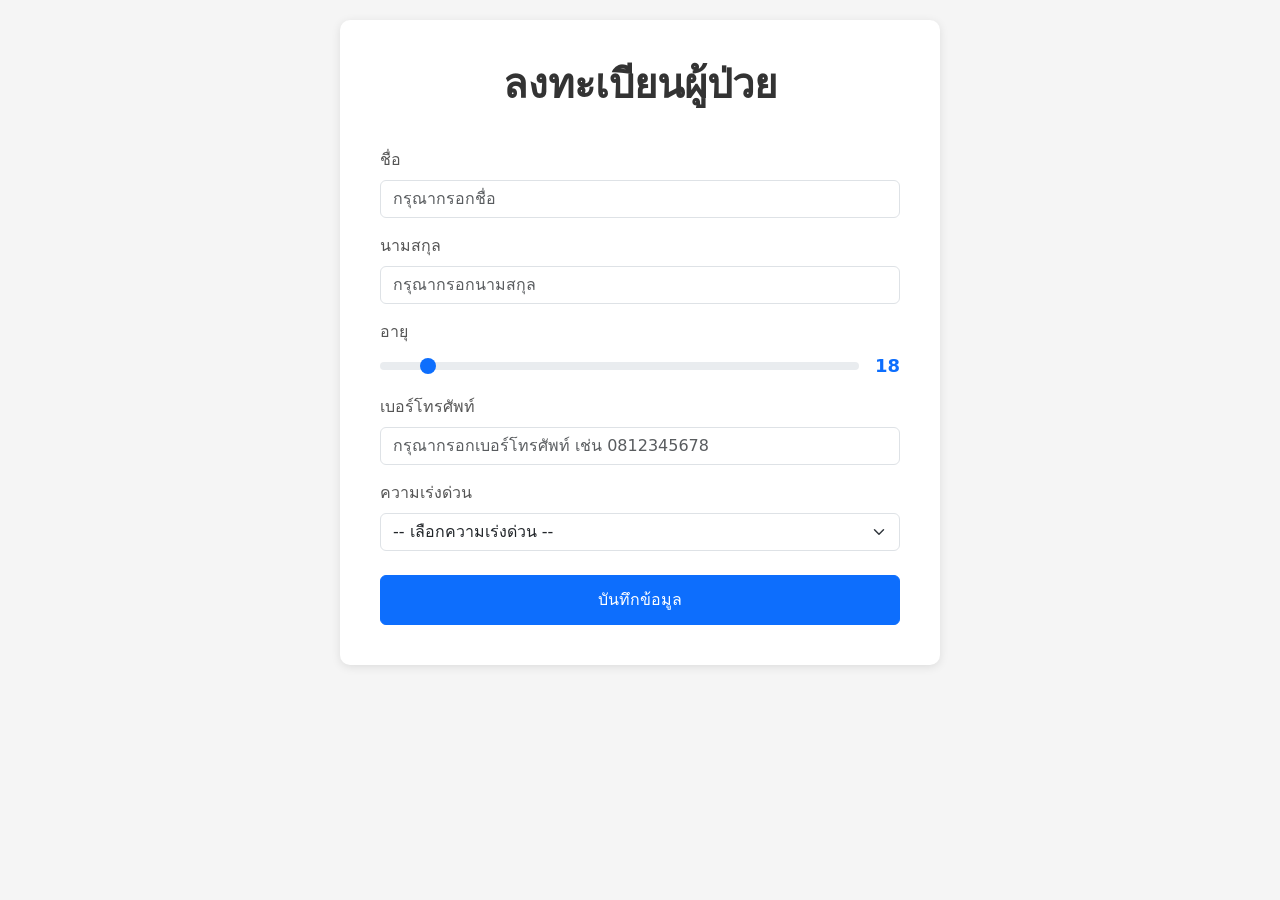
==== sampleform.html @ 5b18f163 "init project" ====
<!doctype html>
<html lang="th">
  <head>
    <meta charset="UTF-8" />
    <meta name="viewport" content="width=device-width, initial-scale=1.0" />
    <title>ลงทะเบียนผู้ป่วย</title>
    <!-- Bootstrap CSS (latest v5) -->
    <link
      href="https://cdn.jsdelivr.net/npm/bootstrap@5.3.2/dist/css/bootstrap.min.css"
      rel="stylesheet"
    />
    <style>
      body {
        background-color: #f5f5f5;
        padding: 20px 0;
      }
      .form-container {
        background-color: white;
        border-radius: 10px;
        box-shadow: 0 2px 10px rgba(0, 0, 0, 0.1);
        padding: 40px;
        max-width: 600px;
        margin: 0 auto;
      }
      .form-title {
        text-align: center;
        margin-bottom: 40px;
        color: #333;
        font-weight: bold;
      }
      .form-label {
        font-weight: 500;
        margin-bottom: 8px;
        color: #555;
      }
      .form-control:focus {
        border-color: #0d6efd;
        box-shadow: 0 0 0 0.2rem rgba(13, 110, 253, 0.25);
      }
      .range-value {
        font-size: 18px;
        font-weight: bold;
        color: #0d6efd;
      }
      .btn-submit {
        width: 100%;
        padding: 12px;
        font-size: 16px;
        font-weight: 500;
      }
      .invalid-feedback {
        display: none;
        color: #dc3545;
        font-size: 0.875rem;
        margin-top: 0.25rem;
      }
      .form-control.is-invalid ~ .invalid-feedback,
      .form-select.is-invalid ~ .invalid-feedback {
        display: block;
      }
      #phoneInvalid {
        display: none !important;
      }
    </style>
  </head>
  <body>
    <div class="form-container">
      <h1 class="form-title">ลงทะเบียนผู้ป่วย</h1>

      <form id="patientForm" class="needs-validation" novalidate>
        <!-- ชื่อ -->
        <div class="mb-3">
          <label for="firstName" class="form-label">ชื่อ</label>
          <input
            type="text"
            class="form-control"
            id="firstName"
            placeholder="กรุณากรอกชื่อ"
            required
          />
          <div class="invalid-feedback">⚠️ กรุณากรอกชื่อ</div>
        </div>

        <!-- นามสกุล -->
        <div class="mb-3">
          <label for="lastName" class="form-label">นามสกุล</label>
          <input
            type="text"
            class="form-control"
            id="lastName"
            placeholder="กรุณากรอกนามสกุล"
            required
          />
          <div class="invalid-feedback">⚠️ กรุณากรอกนามสกุล</div>
        </div>

        <!-- อายุ -->
        <div class="mb-3">
          <label for="age" class="form-label">อายุ</label>
          <div class="d-flex align-items-center gap-3">
            <input
              type="range"
              class="form-range"
              id="age"
              min="1"
              max="200"
              value="18"
              style="flex: 1"
            />
            <span class="range-value" id="ageDisplay">18</span>
          </div>
        </div>

        <!-- เบอร์โทรศัพท์ -->
        <div class="mb-3">
          <label for="phone" class="form-label">เบอร์โทรศัพท์</label>
          <input
            type="text"
            class="form-control"
            id="phone"
            placeholder="กรุณากรอกเบอร์โทรศัพท์ เช่น 0812345678"
            required
          />
          <div class="invalid-feedback" id="phoneRequired">
            ⚠️ กรุณากรอกเบอร์โทรศัพท์
          </div>
          <div class="invalid-feedback" id="phoneInvalid" style="display: none">
            ⚠️ เบอร์โทรศัพท์ต้องเริ่มต้นด้วย 0 และมีความยาวไม่เกิน 10 ตัวอักษร
          </div>
        </div>

        <!-- ความเร่งด่วน -->
        <div class="mb-4">
          <label for="urgency" class="form-label">ความเร่งด่วน</label>
          <select class="form-select" id="urgency" required>
            <option value="">-- เลือกความเร่งด่วน --</option>
            <option value="normal">ปกติ</option>
            <option value="urgent">เร่งด่วน</option>
            <option value="emergency">ฉุกเฉิน</option>
          </select>
          <div class="invalid-feedback">⚠️ กรุณาเลือกความเร่งด่วน</div>
        </div>

        <!-- ปุ่มบันทึก -->
        <button type="submit" class="btn btn-primary btn-submit">
          บันทึกข้อมูล
        </button>
      </form>
    </div>

    <!-- Bootstrap JS bundle (includes Popper) -->
    <script src="https://cdn.jsdelivr.net/npm/bootstrap@5.3.2/dist/js/bootstrap.bundle.min.js"></script>

    <script>
      // อัปเดต display ของ range slider
      const ageInput = document.getElementById("age");
      const ageDisplay = document.getElementById("ageDisplay");

      ageInput.addEventListener("input", function () {
        ageDisplay.textContent = this.value;
      });

      // Validation สำหรับเบอร์โทรศัพท์
      const phoneInput = document.getElementById("phone");
      const phoneInvalid = document.getElementById("phoneInvalid");

      phoneInput.addEventListener("input", function () {
        // ตัดอักขระที่ไม่ใช่ตัวเลข
        this.value = this.value.replace(/[^0-9]/g, "");

        // จำกัดความยาวไม่เกิน 10 ตัวอักษร
        if (this.value.length > 10) {
          this.value = this.value.slice(0, 10);
        }

        // ลบ is-invalid class เมื่อ user แก้ไข
        if (this.value) {
          this.classList.remove("is-invalid");
          phoneInvalid.style.display = "none";
        }
      });

      // การจัดการการส่ง Form
      const patientForm = document.getElementById("patientForm");
      const firstNameInput = document.getElementById("firstName");
      const lastNameInput = document.getElementById("lastName");
      const urgencySelect = document.getElementById("urgency");

      // ลบ is-invalid class เมื่อ user แก้ไข
      [firstNameInput, lastNameInput, urgencySelect].forEach((field) => {
        field.addEventListener("change", function () {
          this.classList.remove("is-invalid");
        });
      });

      patientForm.addEventListener("submit", function (e) {
        e.preventDefault();
        e.stopPropagation();

        // ตรวจสอบ validity ของทุก field
        let isValid = patientForm.checkValidity() === false;

        // ตรวจสอบเบอร์โทรศัพท์แยกต่างหาก
        const phone = phoneInput.value;
        // ต้องเริ่มต้นด้วย 0 และมีความยาวไม่เกิน 10 ตัวอักษร (0 + 0-9 ตัวเลข)
        const isPhoneValid = /^0\d{0,9}$/.test(phone);

        if (phone && !isPhoneValid) {
          phoneInput.classList.add("is-invalid");
          phoneInvalid.style.display = "block";
          isValid = true;
        } else {
          phoneInput.classList.remove("is-invalid");
          phoneInvalid.style.display = "none";
        }

        // เพิ่ม class is-invalid ให้ field ที่ fail validation
        const inputs = patientForm.querySelectorAll(
          ".form-control, .form-select",
        );
        inputs.forEach((input) => {
          if (!input.checkValidity()) {
            input.classList.add("is-invalid");
          } else {
            input.classList.remove("is-invalid");
          }
        });

        if (isValid) {
          return;
        }

        // แสดงข้อมูลที่บันทึก
        const formData = {
          ชื่อ: document.getElementById("firstName").value,
          นามสกุล: document.getElementById("lastName").value,
          อายุ: document.getElementById("age").value,
          เบอร์โทรศัพท์: phoneInput.value,
          ความเร่งด่วน: document.getElementById("urgency").value,
        };

        console.log("ข้อมูลผู้ป่วย:", formData);
        alert(
          "✅ บันทึกข้อมูลเรียบร้อย\n\n" +
            `ชื่อ: ${formData["ชื่อ"]}\n` +
            `นามสกุล: ${formData["นามสกุล"]}\n` +
            `อายุ: ${formData["อายุ"]} ปี\n` +
            `เบอร์โทรศัพท์: ${formData["เบอร์โทรศัพท์"]}\n` +
            `ความเร่งด่วน: ${formData["ความเร่งด่วน"]}`,
        );

        // สามารถส่งไปยัง server หรือทำการอื่นๆต่อได้
        // this.submit();
      });
    </script>
  </body>
</html>
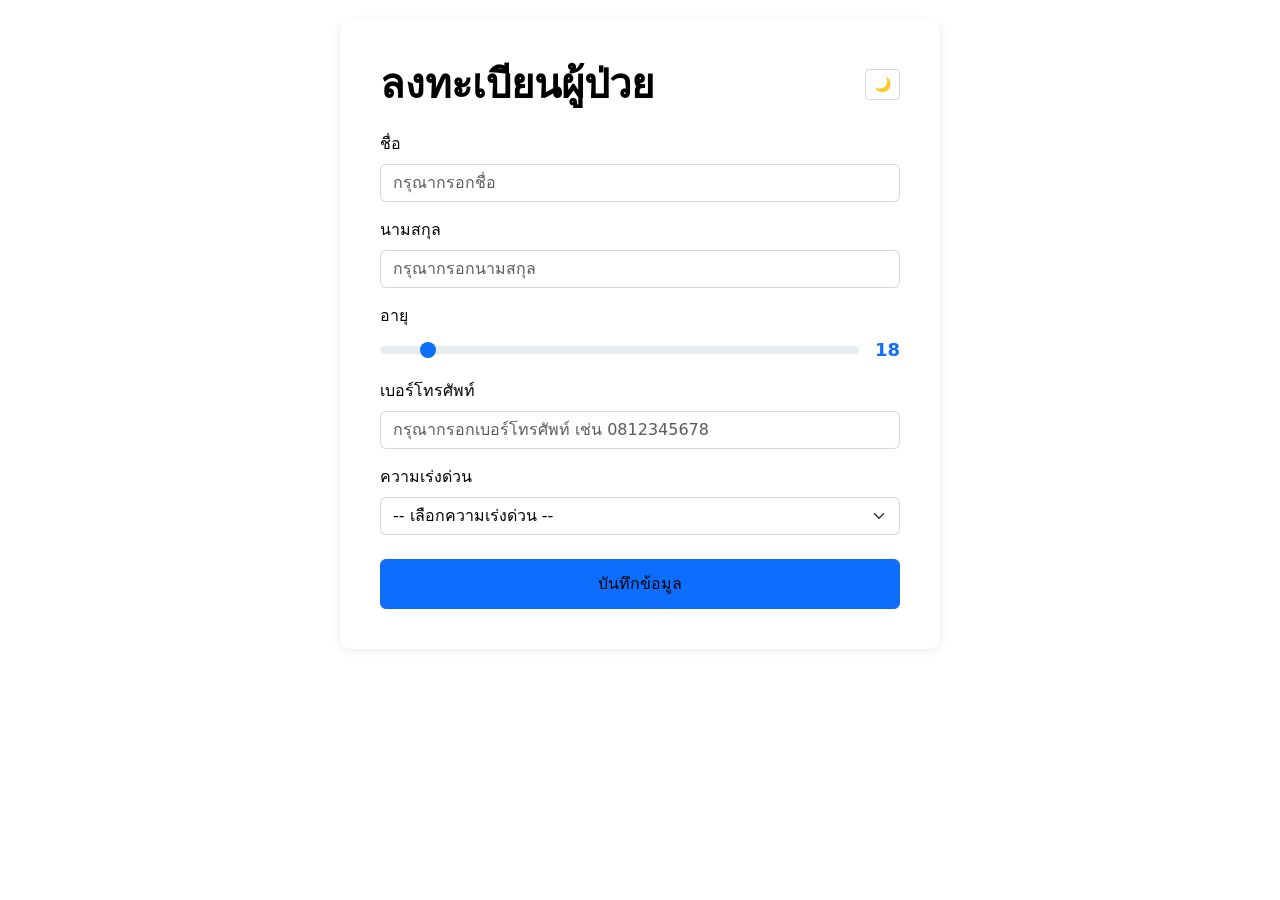
==== commit c19cea86: "test ai agent" ====
--- a/sampleform.html
+++ b/sampleform.html
@@ -9,63 +9,25 @@
       href="https://cdn.jsdelivr.net/npm/bootstrap@5.3.2/dist/css/bootstrap.min.css"
       rel="stylesheet"
     />
-    <style>
-      body {
-        background-color: #f5f5f5;
-        padding: 20px 0;
-      }
-      .form-container {
-        background-color: white;
-        border-radius: 10px;
-        box-shadow: 0 2px 10px rgba(0, 0, 0, 0.1);
-        padding: 40px;
-        max-width: 600px;
-        margin: 0 auto;
-      }
-      .form-title {
-        text-align: center;
-        margin-bottom: 40px;
-        color: #333;
-        font-weight: bold;
-      }
-      .form-label {
-        font-weight: 500;
-        margin-bottom: 8px;
-        color: #555;
-      }
-      .form-control:focus {
-        border-color: #0d6efd;
-        box-shadow: 0 0 0 0.2rem rgba(13, 110, 253, 0.25);
-      }
-      .range-value {
-        font-size: 18px;
-        font-weight: bold;
-        color: #0d6efd;
-      }
-      .btn-submit {
-        width: 100%;
-        padding: 12px;
-        font-size: 16px;
-        font-weight: 500;
-      }
-      .invalid-feedback {
-        display: none;
-        color: #dc3545;
-        font-size: 0.875rem;
-        margin-top: 0.25rem;
-      }
-      .form-control.is-invalid ~ .invalid-feedback,
-      .form-select.is-invalid ~ .invalid-feedback {
-        display: block;
-      }
-      #phoneInvalid {
-        display: none !important;
-      }
-    </style>
+    <link rel="stylesheet" href="theme.css" />
+    <link rel="stylesheet" href="./styles/sample-form.css" />
   </head>
   <body>
     <div class="form-container">
-      <h1 class="form-title">ลงทะเบียนผู้ป่วย</h1>
+      <div
+        class="form-header d-flex justify-content-between align-items-center mb-4"
+      >
+        <h1 class="form-title mb-0">ลงทะเบียนผู้ป่วย</h1>
+        <button
+          id="themeToggle"
+          type="button"
+          class="btn btn-outline-secondary btn-sm theme-toggle"
+          aria-label="Toggle dark mode"
+          title="Toggle dark mode"
+        >
+          🌙
+        </button>
+      </div>
 
       <form id="patientForm" class="needs-validation" novalidate>
         <!-- ชื่อ -->
@@ -97,7 +59,7 @@
         <!-- อายุ -->
         <div class="mb-3">
           <label for="age" class="form-label">อายุ</label>
-          <div class="d-flex align-items-center gap-3">
+          <div class="age-input-wrap">
             <input
               type="range"
               class="form-range"
@@ -105,7 +67,6 @@
               min="1"
               max="200"
               value="18"
-              style="flex: 1"
             />
             <span class="range-value" id="ageDisplay">18</span>
           </div>
@@ -124,7 +85,7 @@
           <div class="invalid-feedback" id="phoneRequired">
             ⚠️ กรุณากรอกเบอร์โทรศัพท์
           </div>
-          <div class="invalid-feedback" id="phoneInvalid" style="display: none">
+          <div class="invalid-feedback" id="phoneInvalid">
             ⚠️ เบอร์โทรศัพท์ต้องเริ่มต้นด้วย 0 และมีความยาวไม่เกิน 10 ตัวอักษร
           </div>
         </div>
@@ -151,107 +112,7 @@
     <!-- Bootstrap JS bundle (includes Popper) -->
     <script src="https://cdn.jsdelivr.net/npm/bootstrap@5.3.2/dist/js/bootstrap.bundle.min.js"></script>
 
-    <script>
-      // อัปเดต display ของ range slider
-      const ageInput = document.getElementById("age");
-      const ageDisplay = document.getElementById("ageDisplay");
-
-      ageInput.addEventListener("input", function () {
-        ageDisplay.textContent = this.value;
-      });
-
-      // Validation สำหรับเบอร์โทรศัพท์
-      const phoneInput = document.getElementById("phone");
-      const phoneInvalid = document.getElementById("phoneInvalid");
-
-      phoneInput.addEventListener("input", function () {
-        // ตัดอักขระที่ไม่ใช่ตัวเลข
-        this.value = this.value.replace(/[^0-9]/g, "");
-
-        // จำกัดความยาวไม่เกิน 10 ตัวอักษร
-        if (this.value.length > 10) {
-          this.value = this.value.slice(0, 10);
-        }
-
-        // ลบ is-invalid class เมื่อ user แก้ไข
-        if (this.value) {
-          this.classList.remove("is-invalid");
-          phoneInvalid.style.display = "none";
-        }
-      });
-
-      // การจัดการการส่ง Form
-      const patientForm = document.getElementById("patientForm");
-      const firstNameInput = document.getElementById("firstName");
-      const lastNameInput = document.getElementById("lastName");
-      const urgencySelect = document.getElementById("urgency");
-
-      // ลบ is-invalid class เมื่อ user แก้ไข
-      [firstNameInput, lastNameInput, urgencySelect].forEach((field) => {
-        field.addEventListener("change", function () {
-          this.classList.remove("is-invalid");
-        });
-      });
-
-      patientForm.addEventListener("submit", function (e) {
-        e.preventDefault();
-        e.stopPropagation();
-
-        // ตรวจสอบ validity ของทุก field
-        let isValid = patientForm.checkValidity() === false;
-
-        // ตรวจสอบเบอร์โทรศัพท์แยกต่างหาก
-        const phone = phoneInput.value;
-        // ต้องเริ่มต้นด้วย 0 และมีความยาวไม่เกิน 10 ตัวอักษร (0 + 0-9 ตัวเลข)
-        const isPhoneValid = /^0\d{0,9}$/.test(phone);
-
-        if (phone && !isPhoneValid) {
-          phoneInput.classList.add("is-invalid");
-          phoneInvalid.style.display = "block";
-          isValid = true;
-        } else {
-          phoneInput.classList.remove("is-invalid");
-          phoneInvalid.style.display = "none";
-        }
-
-        // เพิ่ม class is-invalid ให้ field ที่ fail validation
-        const inputs = patientForm.querySelectorAll(
-          ".form-control, .form-select",
-        );
-        inputs.forEach((input) => {
-          if (!input.checkValidity()) {
-            input.classList.add("is-invalid");
-          } else {
-            input.classList.remove("is-invalid");
-          }
-        });
-
-        if (isValid) {
-          return;
-        }
-
-        // แสดงข้อมูลที่บันทึก
-        const formData = {
-          ชื่อ: document.getElementById("firstName").value,
-          นามสกุล: document.getElementById("lastName").value,
-          อายุ: document.getElementById("age").value,
-          เบอร์โทรศัพท์: phoneInput.value,
-          ความเร่งด่วน: document.getElementById("urgency").value,
-        };
-
-        console.log("ข้อมูลผู้ป่วย:", formData);
-        alert(
-          "✅ บันทึกข้อมูลเรียบร้อย\n\n" +
-            `ชื่อ: ${formData["ชื่อ"]}\n` +
-            `นามสกุล: ${formData["นามสกุล"]}\n` +
-            `อายุ: ${formData["อายุ"]} ปี\n` +
-            `เบอร์โทรศัพท์: ${formData["เบอร์โทรศัพท์"]}\n` +
-            `ความเร่งด่วน: ${formData["ความเร่งด่วน"]}`,
-        );
-
-        // สามารถส่งไปยัง server หรือทำการอื่นๆต่อได้
-        // this.submit();
-      });
-    </script>
+    <!-- Form validation and interactions -->
+    <script src="./js/sample-form-validation.js" defer></script>
   </body>
 </html>
--- a/theme.css
+++ b/theme.css
@@ -0,0 +1,92 @@
+:root {
+  --bg: #ffffff;
+  --text: #000000;
+  --card-bg: #ffffff;
+  --nav-bg: #f8f9fa;
+  --muted: #6c757d;
+  --primary: #0d6efd;
+}
+.dark {
+  --bg: #0b1220;
+  --text: #ffffff;
+  --card-bg: #0f1724;
+  --nav-bg: #0b1220;
+  --muted: #9aa6bb;
+  --primary: #66b2ff;
+}
+body,
+body * {
+  color: var(--text) !important;
+}
+html,
+body {
+  background-color: var(--bg) !important;
+}
+.navbar,
+.bg-light {
+  background-color: var(--nav-bg) !important;
+}
+.navbar .nav-link,
+.navbar-brand,
+.navbar .dropdown-item {
+  color: var(--text) !important;
+}
+.card,
+.card-body,
+.table,
+table {
+  background-color: var(--card-bg) !important;
+  color: var(--text) !important;
+}
+.text-muted {
+  color: var(--muted) !important;
+}
+.btn-primary {
+  background-color: var(--primary) !important;
+  border-color: var(--primary) !important;
+}
+.btn-outline-light {
+  color: var(--text) !important;
+  border-color: rgba(255, 255, 255, 0.12) !important;
+}
+/* small tweaks for striped table in dark */
+.table-striped tbody tr:nth-of-type(odd) {
+  background-color: rgba(255, 255, 255, 0.02) !important;
+}
+
+/* Forceful overrides when .dark is present to beat other specific selectors */
+.dark html,
+.dark body {
+  background-color: var(--bg) !important;
+  color: var(--text) !important;
+}
+.dark .navbar,
+.dark .bg-light {
+  background-color: var(--nav-bg) !important;
+}
+.dark .navbar .nav-link,
+.dark .navbar-brand,
+.dark .navbar .dropdown-item {
+  color: var(--text) !important;
+}
+.dark .card,
+.dark .card-body,
+.dark .table,
+.dark table {
+  background-color: var(--card-bg) !important;
+  color: var(--text) !important;
+}
+.dark .text-muted {
+  color: var(--muted) !important;
+}
+.dark .btn-primary {
+  background-color: var(--primary) !important;
+  border-color: var(--primary) !important;
+}
+.dark .btn-outline-light {
+  color: var(--text) !important;
+  border-color: rgba(255, 255, 255, 0.12) !important;
+}
+.dark .table-striped tbody tr:nth-of-type(odd) {
+  background-color: rgba(255, 255, 255, 0.02) !important;
+}
--- a/styles/sample-form.css
+++ b/styles/sample-form.css
@@ -0,0 +1,115 @@
+/* Body Styles */
+body {
+  background-color: var(--bg);
+  color: var(--text);
+  padding: 20px 0;
+}
+
+/* Form Container */
+.form-container {
+  background-color: var(--card-bg);
+  border-radius: 10px;
+  box-shadow: 0 2px 10px rgba(0, 0, 0, 0.08);
+  padding: 40px;
+  max-width: 600px;
+  margin: 0 auto;
+}
+
+/* Form Header */
+.form-header {
+  gap: 1rem;
+}
+
+/* Form Title */
+.form-title {
+  text-align: center;
+  color: var(--text);
+  font-weight: bold;
+  margin-bottom: 0;
+}
+
+/* Theme Toggle */
+.theme-toggle {
+  color: var(--text) !important;
+  border-color: rgba(0, 0, 0, 0.15) !important;
+}
+.dark .theme-toggle {
+  border-color: rgba(255, 255, 255, 0.25) !important;
+}
+
+/* Form Label */
+.form-label {
+  font-weight: 500;
+  margin-bottom: 8px;
+  color: var(--text);
+}
+
+/* Form Control */
+.form-control,
+.form-select,
+.form-range {
+  background-color: var(--bg);
+  color: var(--text);
+  border-color: rgba(0, 0, 0, 0.15);
+}
+.dark .form-control,
+.dark .form-select,
+.dark .form-range {
+  background-color: #152038;
+  border-color: rgba(255, 255, 255, 0.15);
+}
+
+/* Form Control Focus State */
+.form-control:focus,
+.form-select:focus,
+.form-range:focus {
+  border-color: var(--primary);
+  box-shadow: 0 0 0 0.2rem rgba(13, 110, 253, 0.25);
+}
+
+/* Range Value Layout */
+.age-input-wrap {
+  display: flex;
+  align-items: center;
+  gap: 1rem;
+}
+
+.age-input-wrap .form-range {
+  flex: 1;
+}
+
+/* Range Value Display */
+.range-value {
+  font-size: 18px;
+  font-weight: bold;
+  color: var(--primary) !important;
+}
+
+/* Submit Button */
+.btn-submit {
+  width: 100%;
+  padding: 12px;
+  font-size: 16px;
+  font-weight: 500;
+  background-color: var(--primary);
+  border-color: var(--primary);
+}
+
+/* Invalid Feedback Base */
+.invalid-feedback {
+  display: none;
+  color: #dc3545 !important;
+  font-size: 0.875rem;
+  margin-top: 0.25rem;
+}
+
+/* Invalid Feedback Display for Invalid Fields */
+.form-control.is-invalid ~ .invalid-feedback,
+.form-select.is-invalid ~ .invalid-feedback {
+  display: block;
+}
+
+/* Phone Invalid Feedback Override */
+#phoneInvalid {
+  display: none !important;
+}
